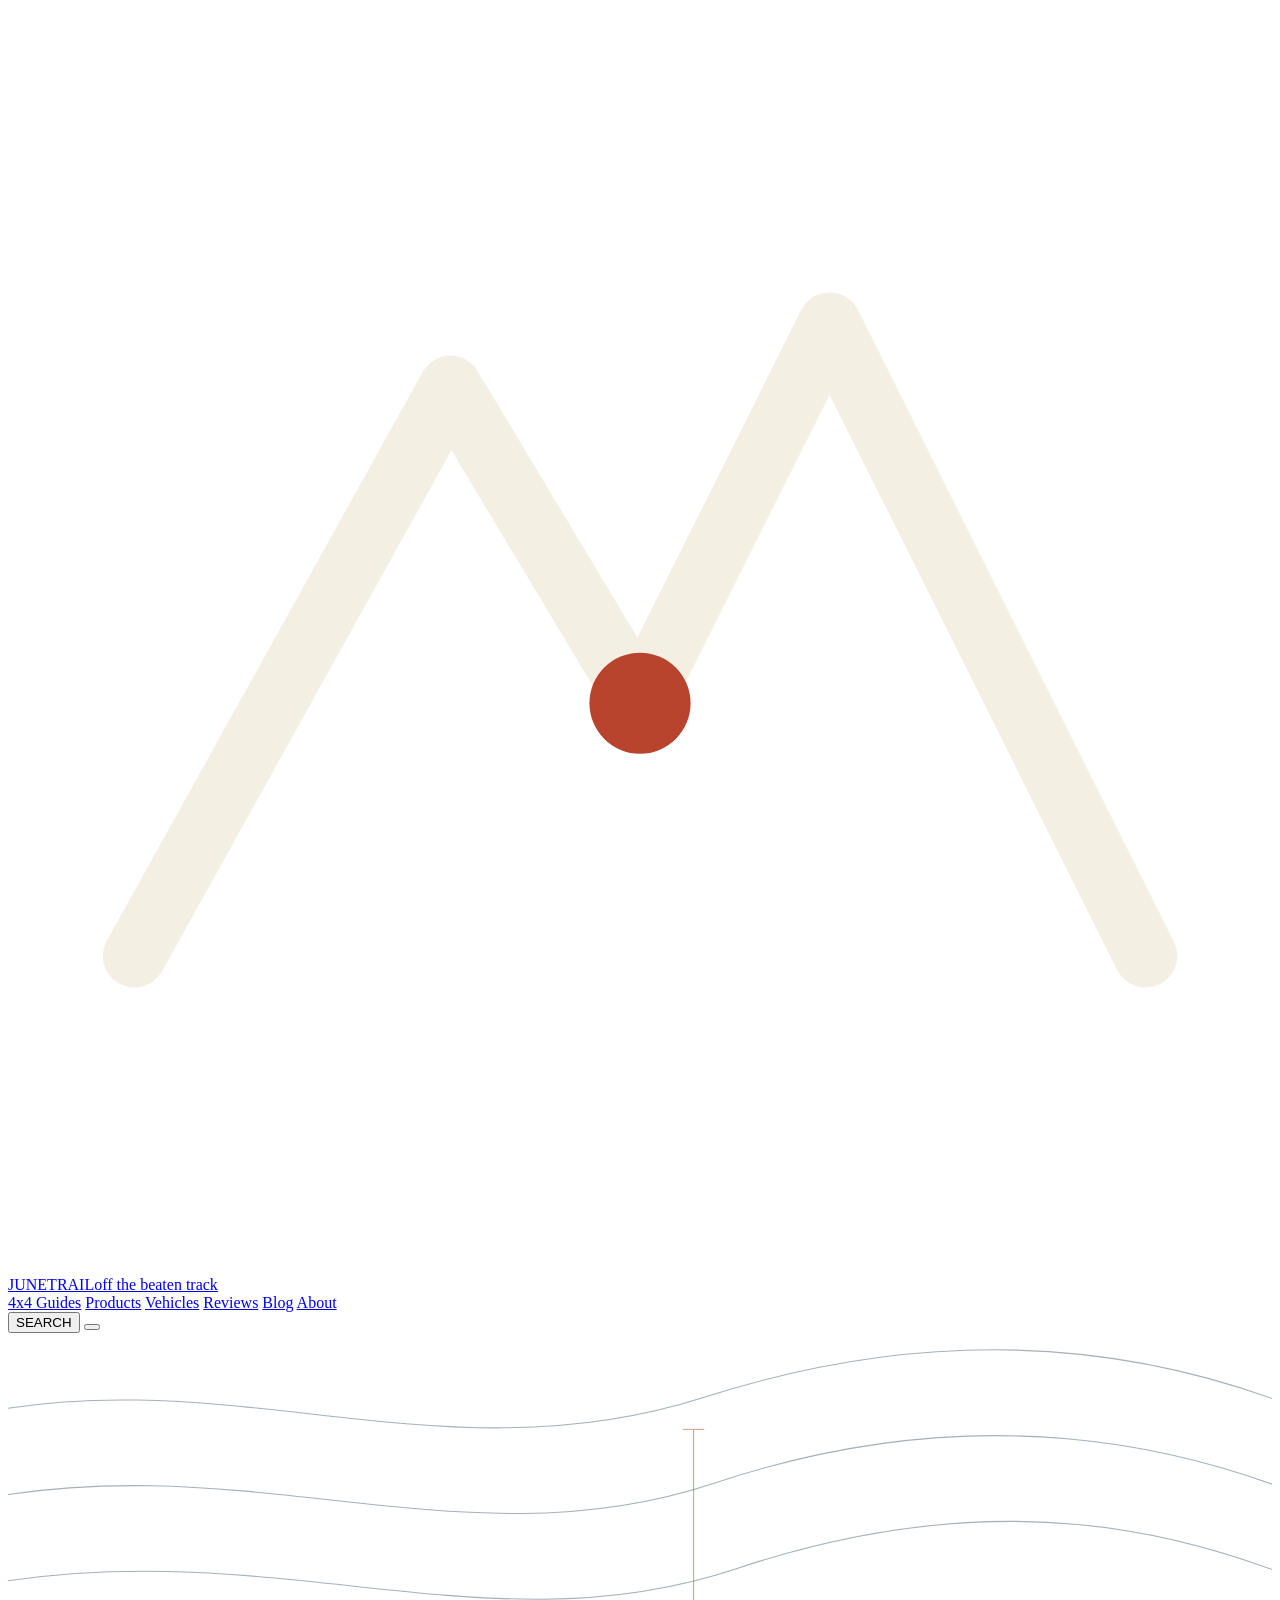
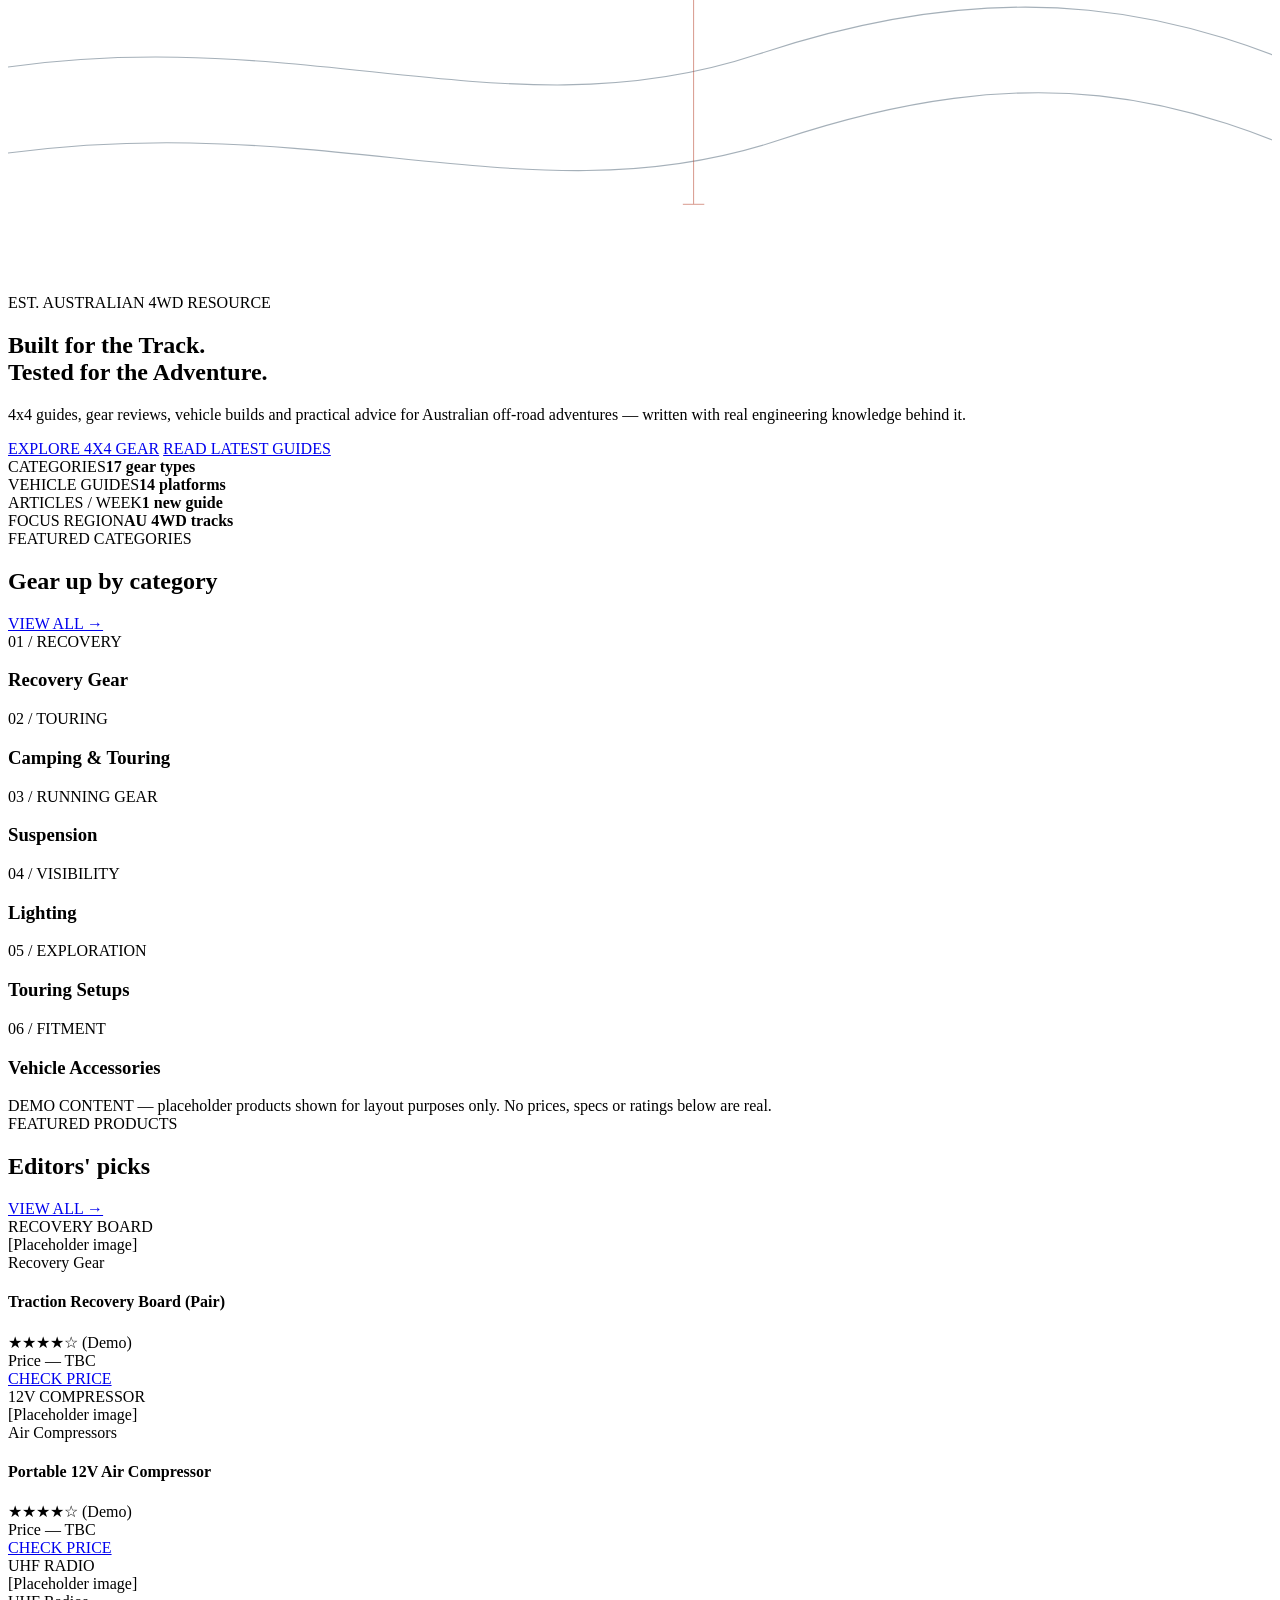
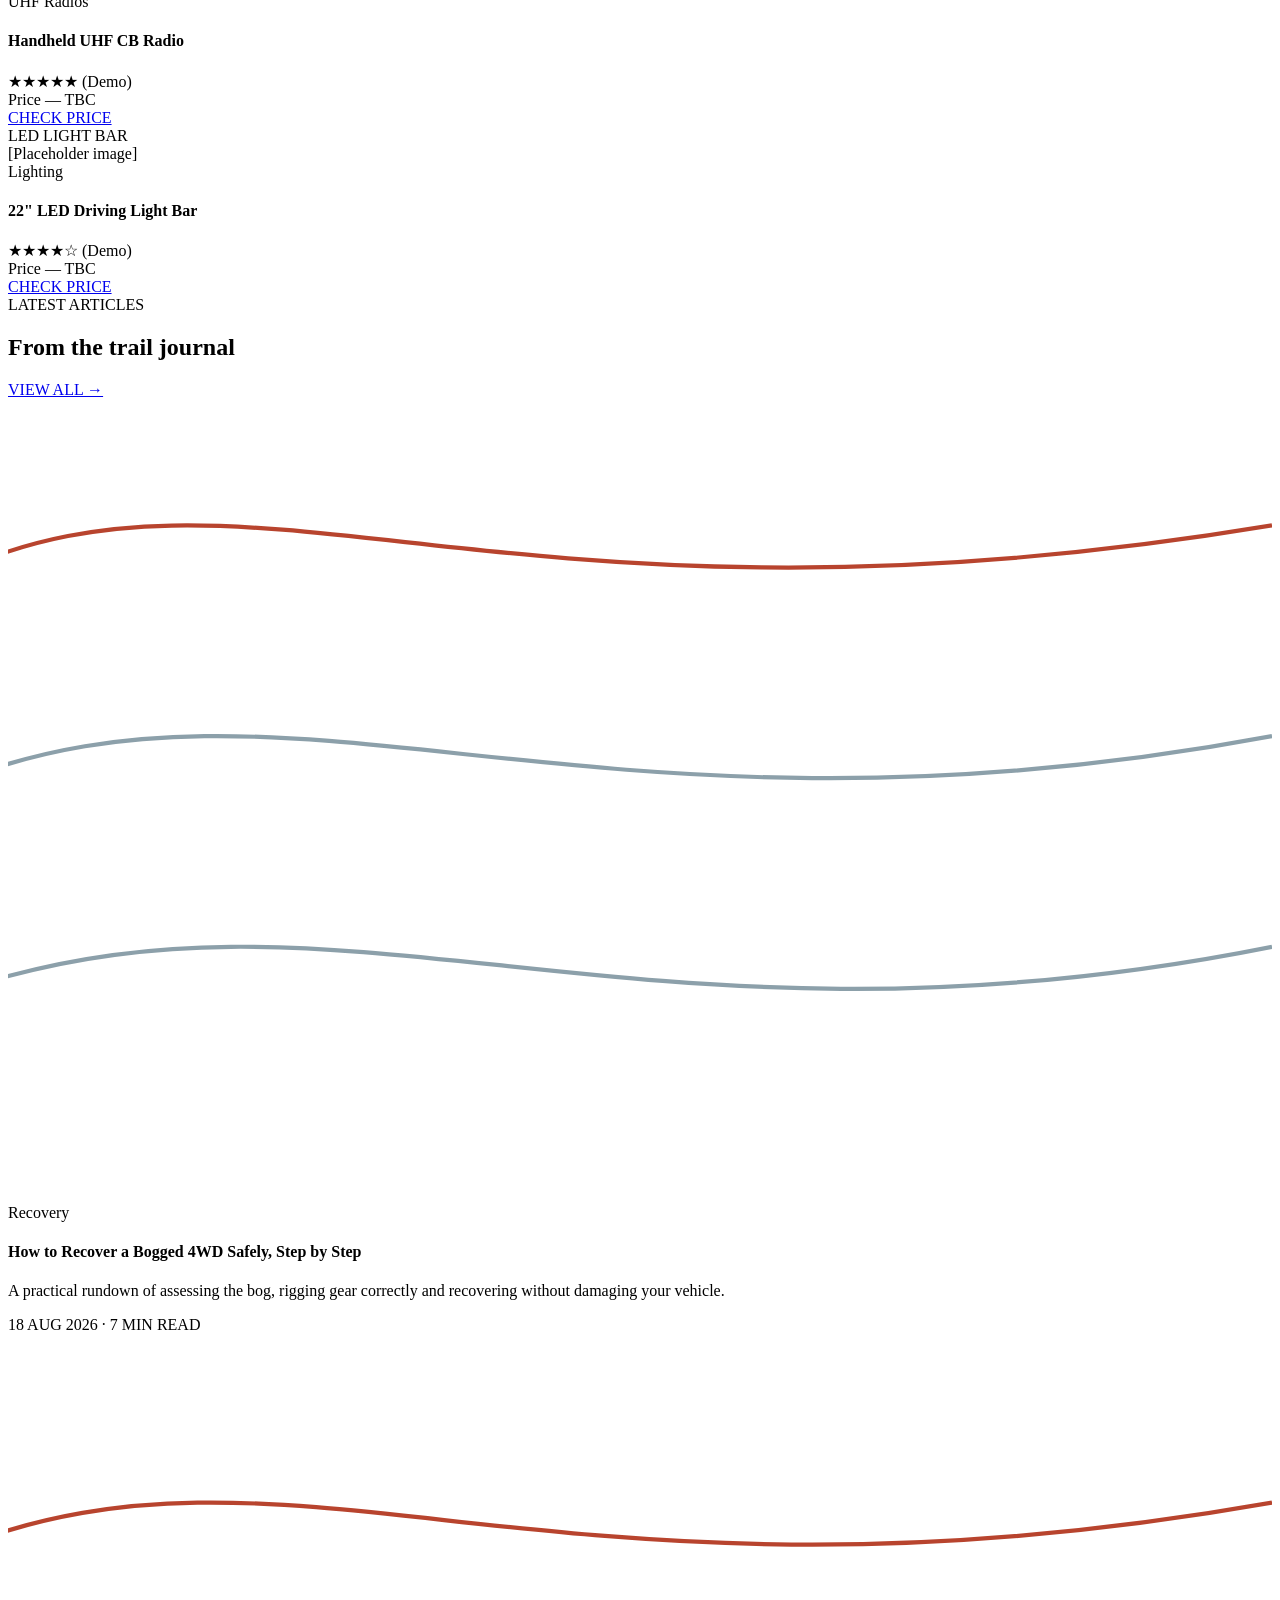
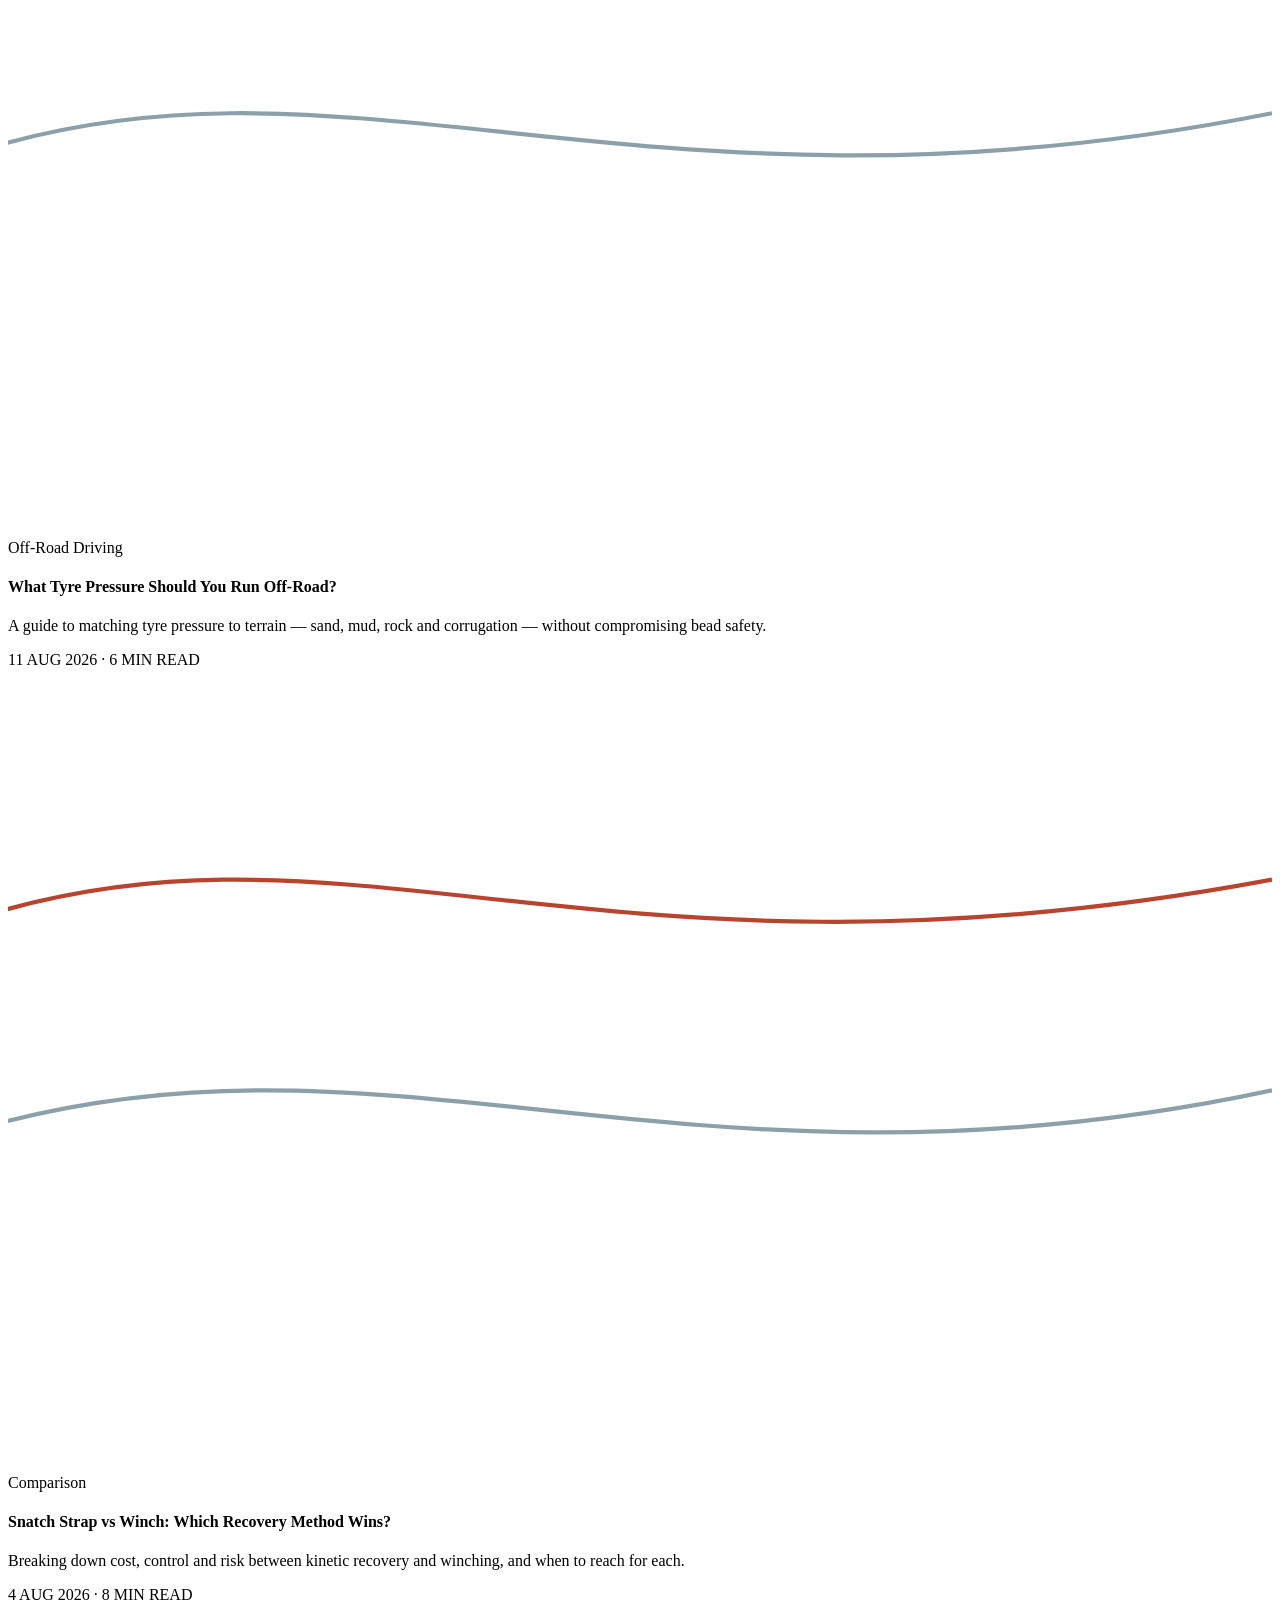
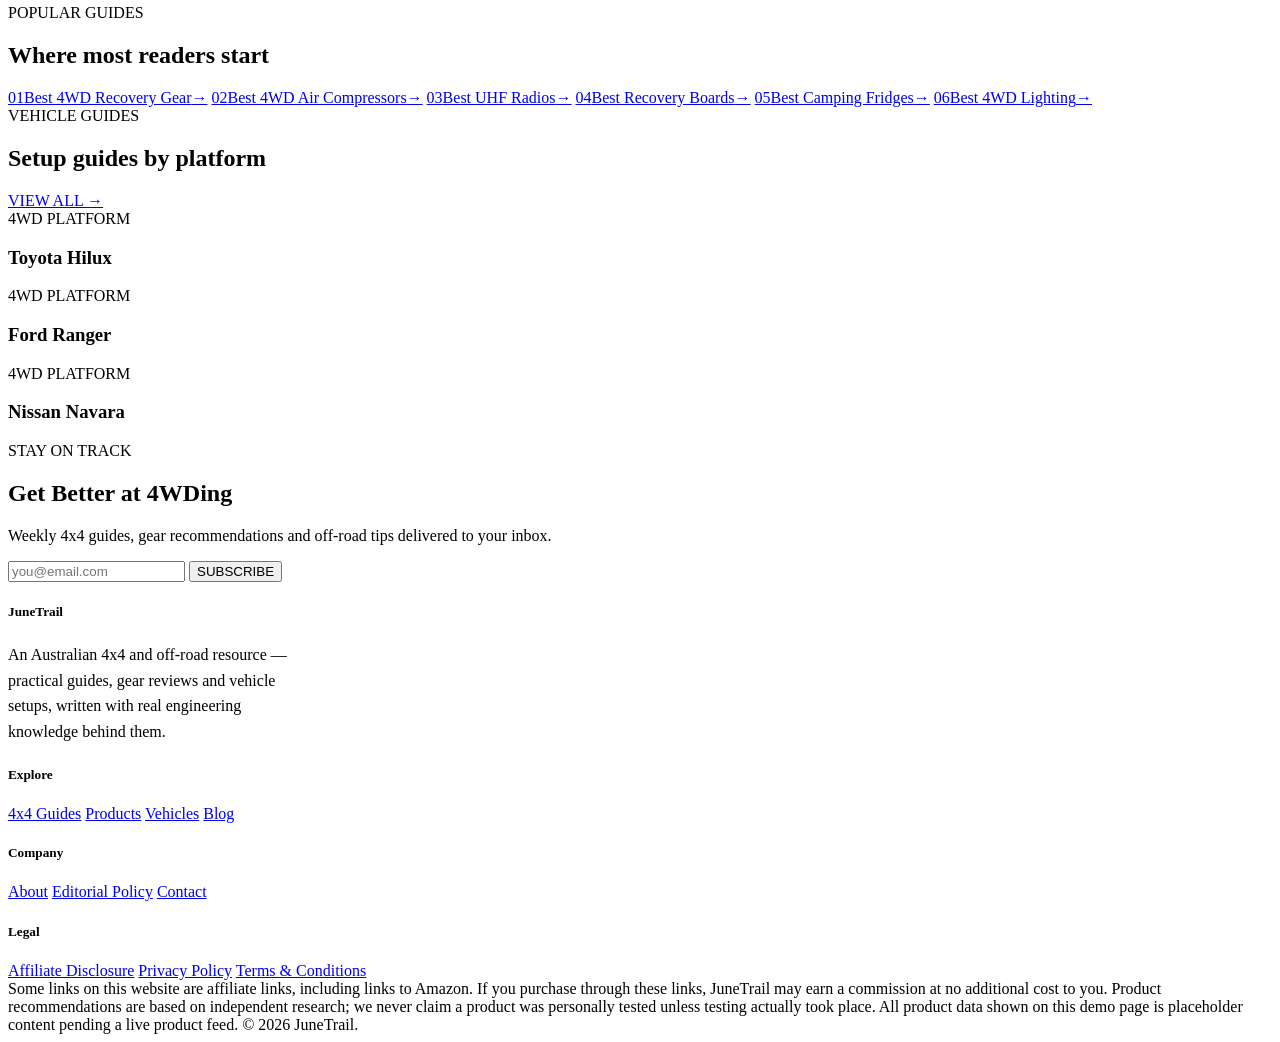
==== index.html @ bab68a2e "Add files via upload" ====
<!DOCTYPE html>
<html lang="en-AU">
<head>
<meta charset="UTF-8">
<meta name="viewport" content="width=device-width, initial-scale=1.0">
<title>4x4 Off-Road Gear, Guides & Reviews | JuneTrail</title>
<meta name="description" content="Explore 4x4 gear, off-road guides, vehicle accessories, product reviews and practical tips for Australian 4WD enthusiasts.">
<link rel="preconnect" href="https://fonts.googleapis.com">
<link href="https://fonts.googleapis.com/css2?family=Fraunces:opsz,wght,ital@9..144,400;9..144,500;9..144,600;9..144,1,500&family=Inter:wght@400;500;600;700&family=IBM+Plex+Mono:wght@400;500&display=swap" rel="stylesheet">
<link rel="stylesheet" href="/assets/css/style.css">
</head>
<body>

<header class="site-nav">
  <div class="nav-inner">
    <a href="/" class="wordmark">
      <svg viewBox="0 0 40 40" fill="none" xmlns="http://www.w3.org/2000/svg">
        <path d="M4 30L14 12L20 22L26 10L36 30" stroke="#F4EFE3" stroke-width="2" stroke-linejoin="round" stroke-linecap="round"/>
        <circle cx="20" cy="22" r="1.6" fill="#B8442E"/>
      </svg>
      <span>JUNETRAIL<span class="tag">off the beaten track</span></span>
    </a>
    <nav class="links">
      <a href="#guides">4x4 Guides</a>
      <a href="#products">Products</a>
      <a href="#vehicles">Vehicles</a>
      <a href="#reviews">Reviews</a>
      <a href="#blog">Blog</a>
      <a href="#about">About</a>
    </nav>
    <div class="nav-right">
      <button class="search-btn">SEARCH</button>
      <button class="hamburger" aria-label="Menu"><span></span><span></span><span></span></button>
    </div>
  </div>
</header>

<section class="hero">
  <svg class="topo" viewBox="0 0 1180 520" preserveAspectRatio="xMidYMid slice" xmlns="http://www.w3.org/2000/svg">
    <g stroke="#5C7080" stroke-width="1" fill="none" opacity="0.55">
      <path d="M-50 80 C 200 20, 400 140, 650 60 S 1100 20, 1250 90"/>
      <path d="M-50 160 C 220 100, 420 220, 660 140 S 1100 100, 1250 170"/>
      <path d="M-50 240 C 240 180, 440 300, 680 220 S 1100 180, 1250 250"/>
      <path d="M-50 320 C 260 260, 460 380, 700 300 S 1100 260, 1250 330"/>
      <path d="M-50 400 C 280 340, 480 460, 720 380 S 1100 340, 1250 410"/>
    </g>
    <g stroke="#B8442E" stroke-width="1" opacity="0.5">
      <line x1="640" y1="90" x2="640" y2="440"/>
      <line x1="630" y1="90" x2="650" y2="90"/>
      <line x1="630" y1="440" x2="650" y2="440"/>
    </g>
  </svg>
  <div class="hero-inner">
    <div class="eyebrow mono">EST. AUSTRALIAN 4WD RESOURCE</div>
    <h1>Built for the Track.<br>Tested for the Adventure.</h1>
    <p class="sub">4x4 guides, gear reviews, vehicle builds and practical advice for Australian off-road adventures — written with real engineering knowledge behind it.</p>
    <div class="hero-ctas">
      <a href="#products" class="btn btn-primary">EXPLORE 4X4 GEAR</a>
      <a href="#blog" class="btn btn-outline">READ LATEST GUIDES</a>
    </div>
  </div>
  <div class="spec-strip">
    <div class="container">
      <div class="spec-item">CATEGORIES<b>17 gear types</b></div>
      <div class="spec-item">VEHICLE GUIDES<b>14 platforms</b></div>
      <div class="spec-item">ARTICLES / WEEK<b>1 new guide</b></div>
      <div class="spec-item">FOCUS REGION<b>AU 4WD tracks</b></div>
    </div>
  </div>
</section>

<section id="categories">
  <div class="container">
    <div class="section-head">
      <div><div class="eyebrow">FEATURED CATEGORIES</div><h2>Gear up by category</h2></div>
      <a href="#products" class="view-all">VIEW ALL →</a>
    </div>
    <div class="cat-grid">
      <div class="cat-card"><div class="n">01 / RECOVERY</div><h3>Recovery Gear</h3></div>
      <div class="cat-card"><div class="n">02 / TOURING</div><h3>Camping &amp; Touring</h3></div>
      <div class="cat-card"><div class="n">03 / RUNNING GEAR</div><h3>Suspension</h3></div>
      <div class="cat-card"><div class="n">04 / VISIBILITY</div><h3>Lighting</h3></div>
      <div class="cat-card"><div class="n">05 / EXPLORATION</div><h3>Touring Setups</h3></div>
      <div class="cat-card"><div class="n">06 / FITMENT</div><h3>Vehicle Accessories</h3></div>
    </div>
  </div>
</section>

<section id="products" style="background:var(--cream);">
  <div class="container">
    <div class="demo-banner mono">DEMO CONTENT — placeholder products shown for layout purposes only. No prices, specs or ratings below are real.</div>
    <div class="section-head">
      <div><div class="eyebrow">FEATURED PRODUCTS</div><h2>Editors' picks</h2></div>
      <a href="#" class="view-all">VIEW ALL →</a>
    </div>
    <div class="prod-grid">
      <div class="prod-card">
        <div class="prod-img">RECOVERY BOARD<br>[Placeholder image]</div>
        <div class="prod-body">
          <div class="prod-cat">Recovery Gear</div>
          <h4>Traction Recovery Board (Pair)</h4>
          <div class="prod-rating">★★★★☆ (Demo)</div>
          <div class="prod-price">Price — TBC</div>
          <a href="#" class="btn-small">CHECK PRICE</a>
        </div>
      </div>
      <div class="prod-card">
        <div class="prod-img">12V COMPRESSOR<br>[Placeholder image]</div>
        <div class="prod-body">
          <div class="prod-cat">Air Compressors</div>
          <h4>Portable 12V Air Compressor</h4>
          <div class="prod-rating">★★★★☆ (Demo)</div>
          <div class="prod-price">Price — TBC</div>
          <a href="#" class="btn-small">CHECK PRICE</a>
        </div>
      </div>
      <div class="prod-card">
        <div class="prod-img">UHF RADIO<br>[Placeholder image]</div>
        <div class="prod-body">
          <div class="prod-cat">UHF Radios</div>
          <h4>Handheld UHF CB Radio</h4>
          <div class="prod-rating">★★★★★ (Demo)</div>
          <div class="prod-price">Price — TBC</div>
          <a href="#" class="btn-small">CHECK PRICE</a>
        </div>
      </div>
      <div class="prod-card">
        <div class="prod-img">LED LIGHT BAR<br>[Placeholder image]</div>
        <div class="prod-body">
          <div class="prod-cat">Lighting</div>
          <h4>22" LED Driving Light Bar</h4>
          <div class="prod-rating">★★★★☆ (Demo)</div>
          <div class="prod-price">Price — TBC</div>
          <a href="#" class="btn-small">CHECK PRICE</a>
        </div>
      </div>
    </div>
  </div>
</section>

<section id="blog">
  <div class="container">
    <div class="section-head">
      <div><div class="eyebrow">LATEST ARTICLES</div><h2>From the trail journal</h2></div>
      <a href="#" class="view-all">VIEW ALL →</a>
    </div>
    <div class="art-grid">
      <div class="art-card">
        <div class="art-img">
          <svg class="contour-mini" viewBox="0 0 300 190" xmlns="http://www.w3.org/2000/svg"><path d="M-10 40 C 60 10,120 60,300 30" stroke="#B8442E" fill="none" stroke-width="1"/><path d="M-10 90 C 70 60,140 110,300 80" stroke="#8CA0AA" fill="none" stroke-width="1"/><path d="M-10 140 C 80 110,150 160,300 130" stroke="#8CA0AA" fill="none" stroke-width="1"/></svg>
        </div>
        <div class="art-body">
          <div class="art-cat">Recovery</div>
          <h4>How to Recover a Bogged 4WD Safely, Step by Step</h4>
          <p>A practical rundown of assessing the bog, rigging gear correctly and recovering without damaging your vehicle.</p>
          <div class="art-meta">18 AUG 2026 · 7 MIN READ</div>
        </div>
      </div>
      <div class="art-card">
        <div class="art-img">
          <svg class="contour-mini" viewBox="0 0 300 190" xmlns="http://www.w3.org/2000/svg"><path d="M-10 50 C 70 20,130 70,300 40" stroke="#B8442E" fill="none" stroke-width="1"/><path d="M-10 100 C 80 70,150 120,300 90" stroke="#8CA0AA" fill="none" stroke-width="1"/></svg>
        </div>
        <div class="art-body">
          <div class="art-cat">Off-Road Driving</div>
          <h4>What Tyre Pressure Should You Run Off-Road?</h4>
          <p>A guide to matching tyre pressure to terrain — sand, mud, rock and corrugation — without compromising bead safety.</p>
          <div class="art-meta">11 AUG 2026 · 6 MIN READ</div>
        </div>
      </div>
      <div class="art-card">
        <div class="art-img">
          <svg class="contour-mini" viewBox="0 0 300 190" xmlns="http://www.w3.org/2000/svg"><path d="M-10 60 C 80 30,140 80,300 50" stroke="#B8442E" fill="none" stroke-width="1"/><path d="M-10 110 C 90 80,160 130,300 100" stroke="#8CA0AA" fill="none" stroke-width="1"/></svg>
        </div>
        <div class="art-body">
          <div class="art-cat">Comparison</div>
          <h4>Snatch Strap vs Winch: Which Recovery Method Wins?</h4>
          <p>Breaking down cost, control and risk between kinetic recovery and winching, and when to reach for each.</p>
          <div class="art-meta">4 AUG 2026 · 8 MIN READ</div>
        </div>
      </div>
    </div>
  </div>
</section>

<section id="guides" style="background:var(--cream);">
  <div class="container">
    <div class="section-head">
      <div><div class="eyebrow">POPULAR GUIDES</div><h2>Where most readers start</h2></div>
    </div>
    <div class="guide-list">
      <a class="guide-row" href="#"><span><span class="idx">01</span><span class="name">Best 4WD Recovery Gear</span></span><span class="arrow">→</span></a>
      <a class="guide-row" href="#"><span><span class="idx">02</span><span class="name">Best 4WD Air Compressors</span></span><span class="arrow">→</span></a>
      <a class="guide-row" href="#"><span><span class="idx">03</span><span class="name">Best UHF Radios</span></span><span class="arrow">→</span></a>
      <a class="guide-row" href="#"><span><span class="idx">04</span><span class="name">Best Recovery Boards</span></span><span class="arrow">→</span></a>
      <a class="guide-row" href="#"><span><span class="idx">05</span><span class="name">Best Camping Fridges</span></span><span class="arrow">→</span></a>
      <a class="guide-row" href="#"><span><span class="idx">06</span><span class="name">Best 4WD Lighting</span></span><span class="arrow">→</span></a>
    </div>
  </div>
</section>

<section id="vehicles">
  <div class="container">
    <div class="section-head">
      <div><div class="eyebrow">VEHICLE GUIDES</div><h2>Setup guides by platform</h2></div>
      <a href="#" class="view-all">VIEW ALL →</a>
    </div>
    <div class="cat-grid">
      <div class="cat-card"><div class="n">4WD PLATFORM</div><h3>Toyota Hilux</h3></div>
      <div class="cat-card"><div class="n">4WD PLATFORM</div><h3>Ford Ranger</h3></div>
      <div class="cat-card"><div class="n">4WD PLATFORM</div><h3>Nissan Navara</h3></div>
    </div>
  </div>
</section>

<section class="newsletter">
  <div class="container nl-inner">
    <div class="eyebrow" style="color:var(--lava);">STAY ON TRACK</div>
    <h2>Get Better at 4WDing</h2>
    <p>Weekly 4x4 guides, gear recommendations and off-road tips delivered to your inbox.</p>
    <form class="nl-form" onsubmit="return false;">
      <input type="email" placeholder="you@email.com" required>
      <button class="btn btn-primary" type="submit">SUBSCRIBE</button>
    </form>
  </div>
</section>

<footer id="about">
  <div class="container">
    <div class="foot-grid">
      <div>
        <h5>JuneTrail</h5>
        <p style="max-width:280px; line-height:1.6;">An Australian 4x4 and off-road resource — practical guides, gear reviews and vehicle setups, written with real engineering knowledge behind them.</p>
      </div>
      <div>
        <h5>Explore</h5>
        <a href="#guides">4x4 Guides</a>
        <a href="#products">Products</a>
        <a href="#vehicles">Vehicles</a>
        <a href="#blog">Blog</a>
      </div>
      <div>
        <h5>Company</h5>
        <a href="#about">About</a>
        <a href="#">Editorial Policy</a>
        <a href="#">Contact</a>
      </div>
      <div>
        <h5>Legal</h5>
        <a href="#">Affiliate Disclosure</a>
        <a href="#">Privacy Policy</a>
        <a href="#">Terms &amp; Conditions</a>
      </div>
    </div>
    <div class="disclosure">
      Some links on this website are affiliate links, including links to Amazon. If you purchase through these links, JuneTrail may earn a commission at no additional cost to you. Product recommendations are based on independent research; we never claim a product was personally tested unless testing actually took place. All product data shown on this demo page is placeholder content pending a live product feed. © 2026 JuneTrail.
    </div>
  </div>
</footer>

<script src="/assets/js/main.js"></script>
</body>
</html>
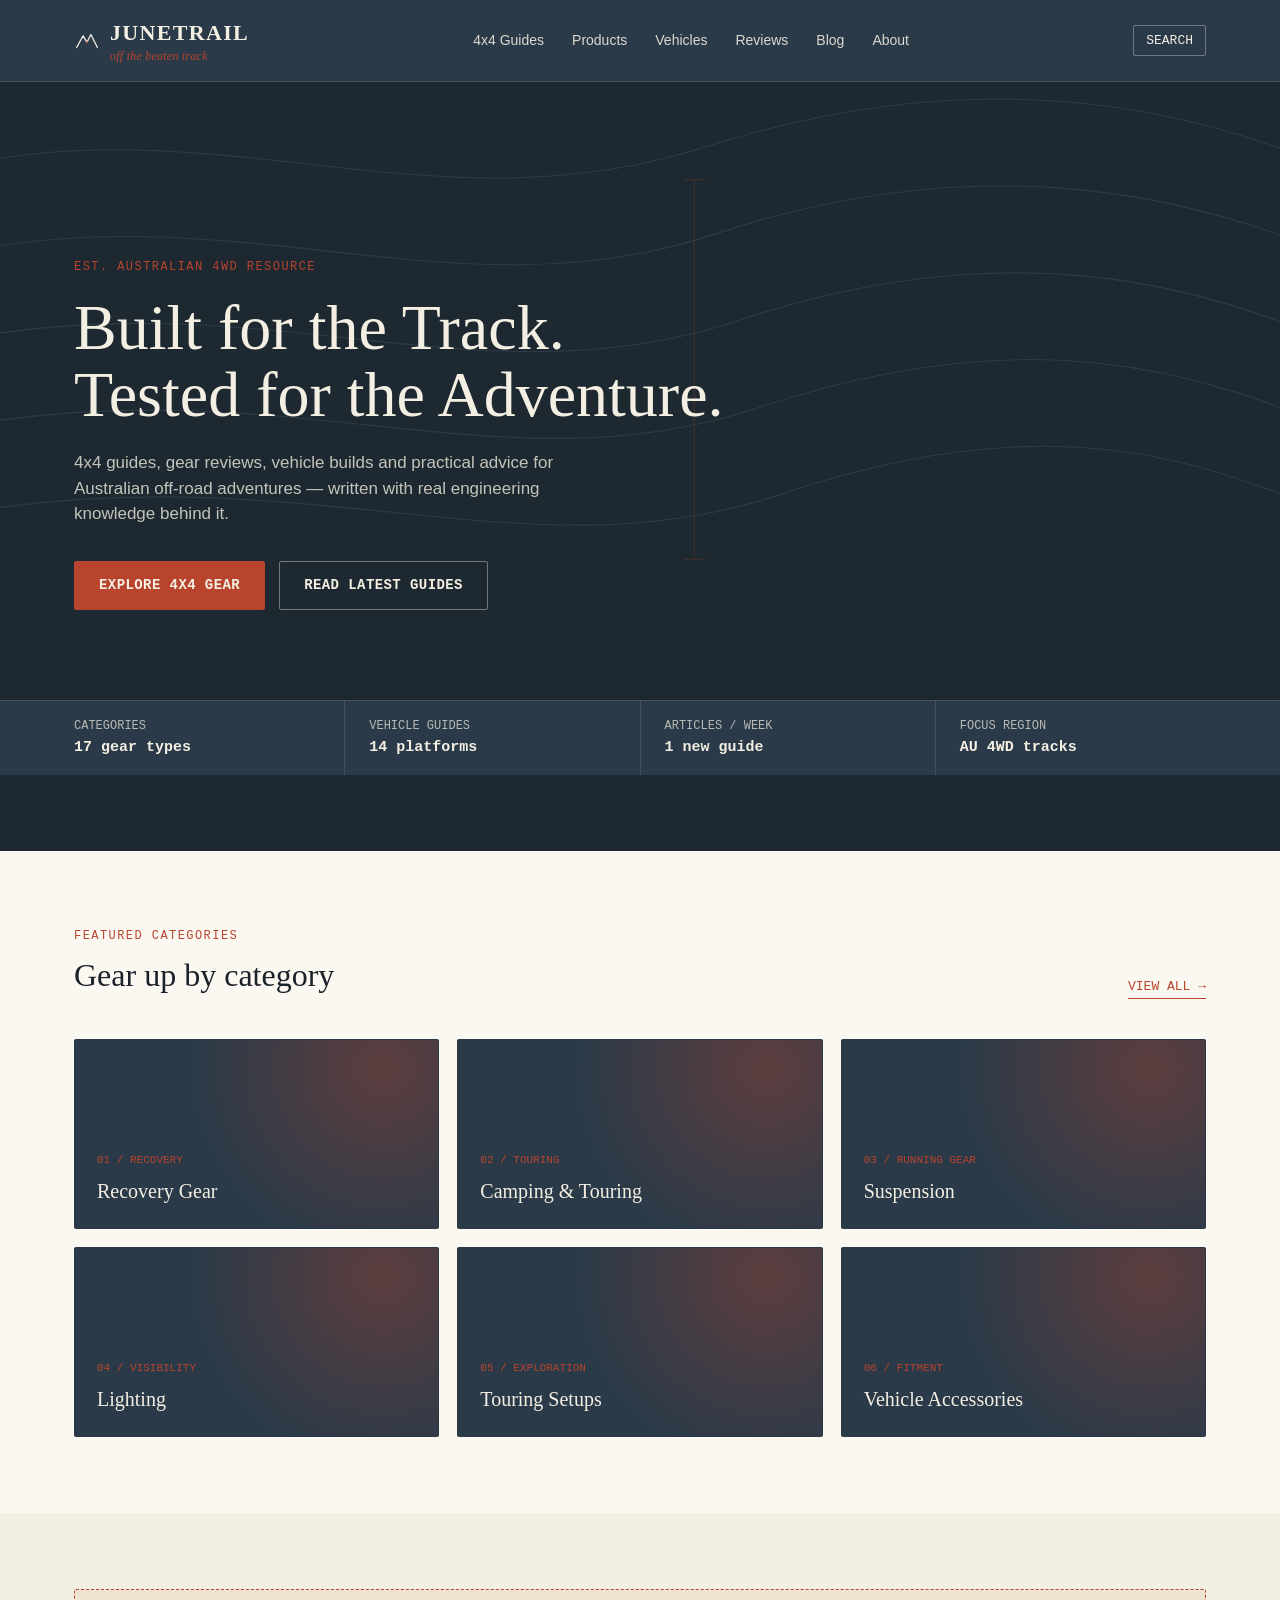
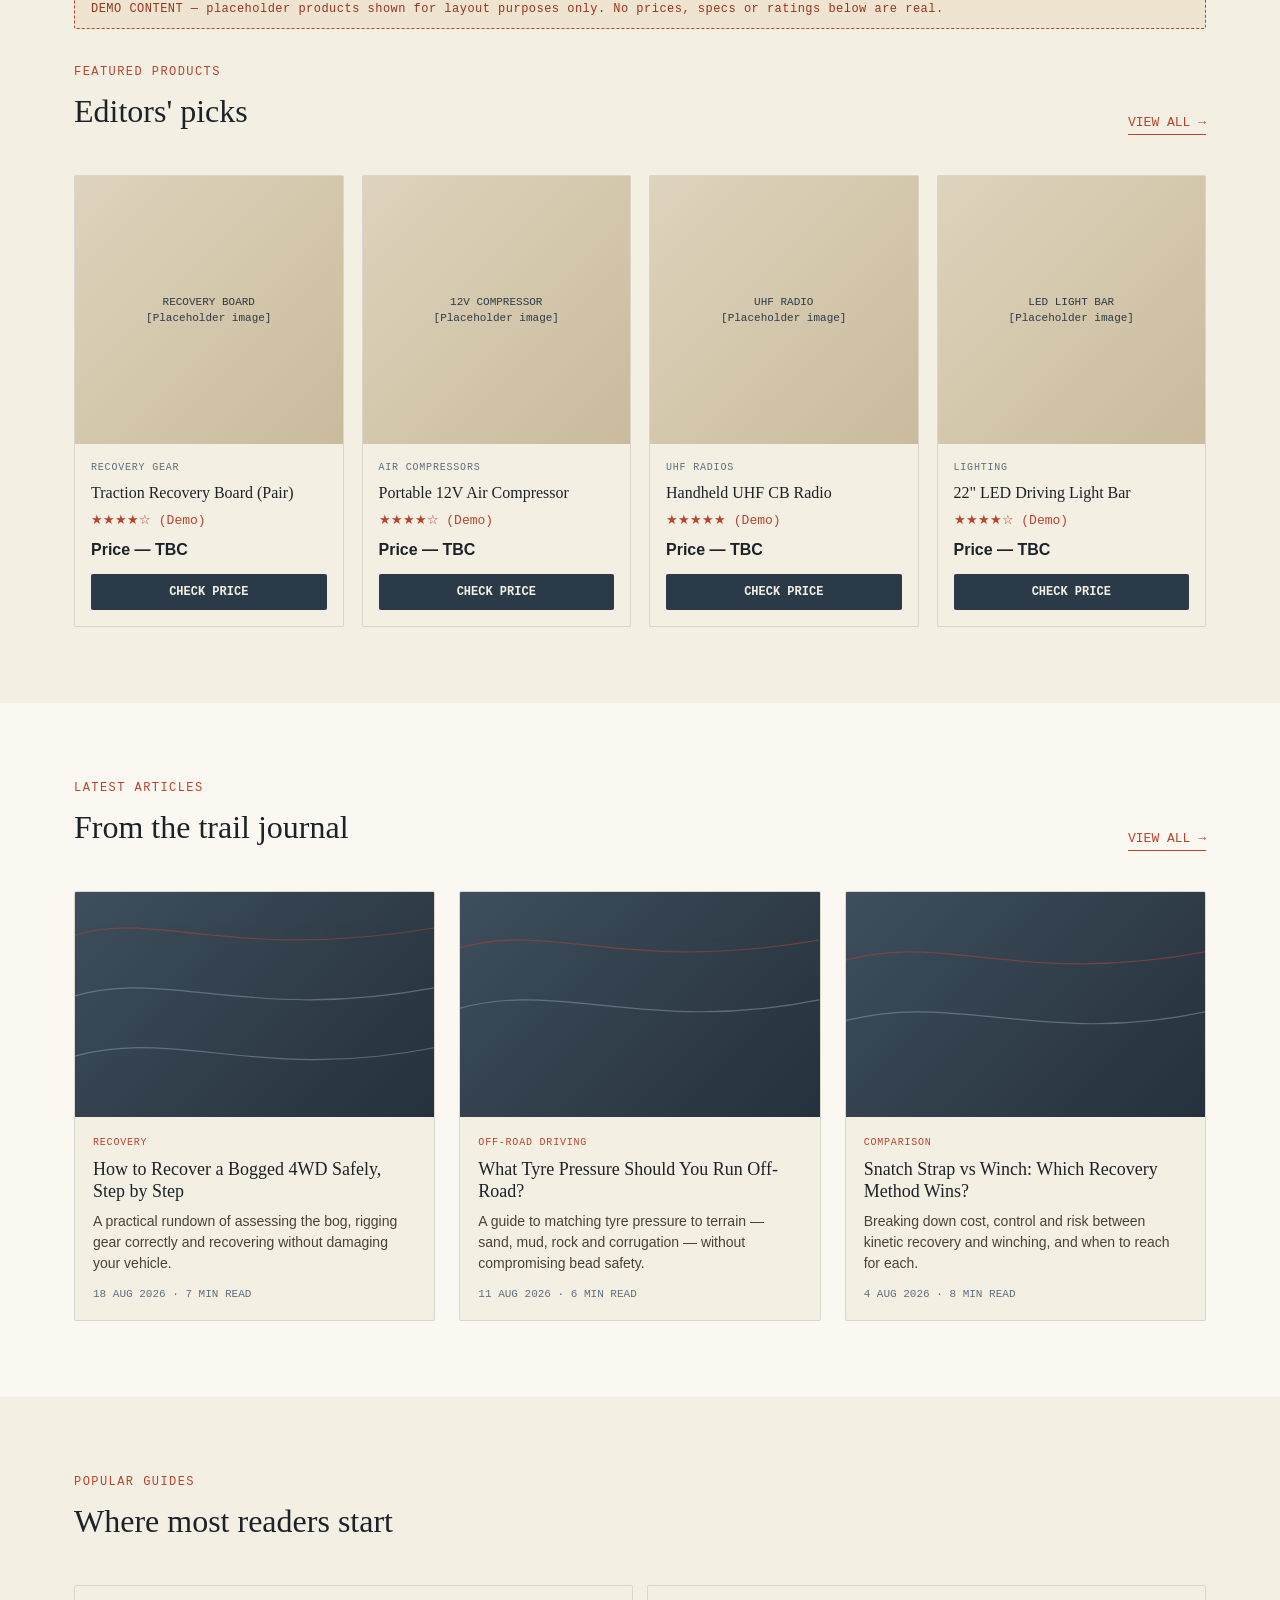
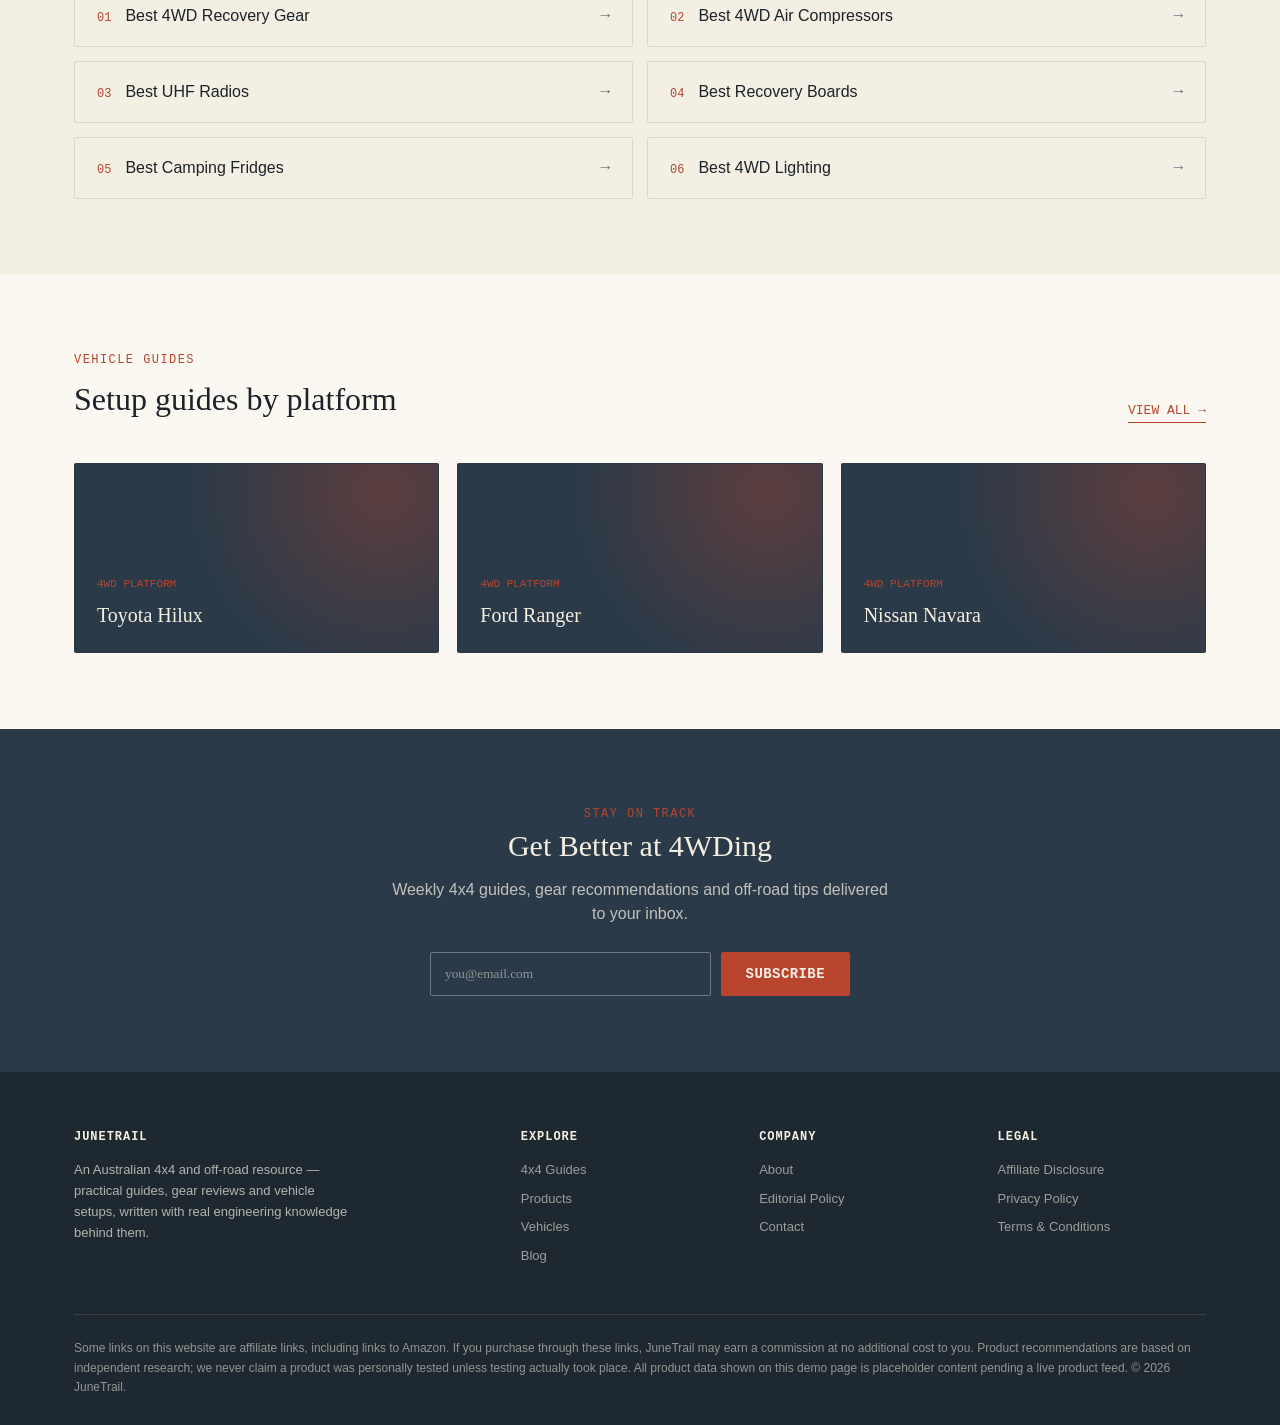
==== commit 4c591a70: "Update index.html" ====
--- a/index.html
+++ b/index.html
@@ -7,7 +7,7 @@
 <meta name="description" content="Explore 4x4 gear, off-road guides, vehicle accessories, product reviews and practical tips for Australian 4WD enthusiasts.">
 <link rel="preconnect" href="https://fonts.googleapis.com">
 <link href="https://fonts.googleapis.com/css2?family=Fraunces:opsz,wght,ital@9..144,400;9..144,500;9..144,600;9..144,1,500&family=Inter:wght@400;500;600;700&family=IBM+Plex+Mono:wght@400;500&display=swap" rel="stylesheet">
-<link rel="stylesheet" href="/assets/css/style.css">
+<link rel="stylesheet" href="style.css">
 </head>
 <body>
 
--- a/style.css
+++ b/style.css
@@ -0,0 +1,293 @@
+  :root{
+    --slate:#2B3A48;
+    --slate-deep:#1D2830;
+    --lava:#B8442E;
+    --lava-dim:#95361F;
+    --cream:#F4EFE3;
+    --paper:#FBF8F1;
+    --ink:#1C2229;
+    --contour:#5C7080;
+    --line:rgba(28,34,41,0.12);
+  }
+  *{box-sizing:border-box; margin:0; padding:0;}
+  body{
+    background:var(--paper);
+    color:var(--ink);
+    font-family:'Inter', sans-serif;
+    line-height:1.5;
+  }
+  h1,h2,h3,.wordmark{ font-family:'Fraunces', serif; }
+  .mono{ font-family:'IBM Plex Mono', monospace; letter-spacing:0.04em; }
+  a{ color:inherit; text-decoration:none; }
+  img{ max-width:100%; display:block; }
+  .container{ max-width:1180px; margin:0 auto; padding:0 24px; }
+  .eyebrow{
+    font-family:'IBM Plex Mono', monospace;
+    font-size:12px;
+    letter-spacing:0.12em;
+    text-transform:uppercase;
+    color:var(--lava);
+  }
+
+  /* ---------- NAV ---------- */
+  header.site-nav{
+    position:sticky; top:0; z-index:50;
+    background:var(--slate); color:var(--cream);
+    border-bottom:1px solid rgba(244,239,227,0.15);
+  }
+  .nav-inner{
+    display:flex; align-items:center; justify-content:space-between;
+    padding:16px 24px; max-width:1180px; margin:0 auto;
+  }
+  .wordmark{
+    font-size:22px; letter-spacing:0.06em; font-weight:600; color:var(--cream);
+    display:flex; align-items:center; gap:10px;
+  }
+  .wordmark svg{ width:26px; height:26px; }
+  .wordmark .tag{
+    font-family:'Fraunces', serif; font-style:italic; font-weight:400;
+    font-size:12px; color:var(--lava); letter-spacing:0.02em; display:block; margin-top:-2px;
+  }
+  nav.links{ display:flex; gap:28px; font-size:14px; font-weight:500; }
+  nav.links a{ opacity:0.88; transition:opacity .15s; }
+  nav.links a:hover{ opacity:1; color:var(--lava); }
+  .nav-right{ display:flex; align-items:center; gap:18px; }
+  .search-btn{
+    border:1px solid rgba(244,239,227,0.35); border-radius:2px;
+    padding:7px 12px; font-size:13px; color:var(--cream); background:none; cursor:pointer;
+    font-family:'IBM Plex Mono', monospace;
+  }
+  .hamburger{ display:none; flex-direction:column; gap:4px; background:none; border:none; cursor:pointer; }
+  .hamburger span{ width:22px; height:2px; background:var(--cream); display:block; }
+  @media (max-width:900px){
+    nav.links{ display:none; }
+    .hamburger{ display:flex; }
+  }
+
+  /* ---------- HERO ---------- */
+  .hero{
+    position:relative; background:var(--slate-deep); color:var(--cream);
+    overflow:hidden;
+  }
+  .hero-inner{
+    max-width:1180px; margin:0 auto; padding:100px 24px 90px;
+    position:relative; z-index:2;
+  }
+  .hero .eyebrow{ color:var(--lava); }
+  .hero h1{
+    font-size:clamp(38px, 6vw, 64px); font-weight:500; line-height:1.05;
+    max-width:820px; margin:18px 0 22px;
+  }
+  .hero p.sub{
+    max-width:520px; font-size:17px; color:rgba(244,239,227,0.78); margin-bottom:34px;
+  }
+  .hero-ctas{ display:flex; gap:14px; flex-wrap:wrap; }
+  .btn{
+    display:inline-block; padding:13px 24px; font-size:14px; font-weight:600;
+    font-family:'IBM Plex Mono', monospace; letter-spacing:0.03em;
+    border-radius:2px; cursor:pointer; transition:transform .12s ease, background .15s;
+  }
+  .btn-primary{ background:var(--lava); color:var(--cream); border:1px solid var(--lava); }
+  .btn-primary:hover{ background:var(--lava-dim); }
+  .btn-outline{ background:transparent; color:var(--cream); border:1px solid rgba(244,239,227,0.4); }
+  .btn-outline:hover{ border-color:var(--cream); }
+
+  /* topo contour background — signature element */
+  .topo{ position:absolute; inset:0; z-index:1; opacity:0.5; }
+
+  /* dimension-line strip under hero, engineering drawing motif */
+  .spec-strip{
+    background:var(--slate); border-top:1px solid rgba(244,239,227,0.12);
+  }
+  .spec-strip .container{
+    display:flex; flex-wrap:wrap; gap:0; padding:0;
+  }
+  .spec-item{
+    flex:1; min-width:150px; padding:16px 24px; border-right:1px solid rgba(244,239,227,0.12);
+    font-family:'IBM Plex Mono', monospace; font-size:12px; color:rgba(244,239,227,0.7);
+  }
+  .spec-item b{ display:block; color:var(--cream); font-size:15px; margin-top:2px; }
+  .spec-item:last-child{ border-right:none; }
+
+  /* ---------- SECTIONS ---------- */
+  section{ padding:76px 0; }
+  .section-head{ display:flex; align-items:flex-end; justify-content:space-between; margin-bottom:40px; flex-wrap:wrap; gap:12px;}
+  .section-head h2{ font-size:32px; font-weight:500; margin-top:6px; }
+  .section-head a.view-all{ font-family:'IBM Plex Mono', monospace; font-size:13px; color:var(--lava); border-bottom:1px solid var(--lava); padding-bottom:2px; }
+
+  /* Featured categories */
+  .cat-grid{ display:grid; grid-template-columns:repeat(3,1fr); gap:18px; }
+  .cat-card{
+    position:relative; background:var(--slate); color:var(--cream);
+    border-radius:2px; overflow:hidden; min-height:190px;
+    display:flex; flex-direction:column; justify-content:flex-end; padding:22px;
+    border:1px solid var(--line);
+  }
+  .cat-card .n{ font-family:'IBM Plex Mono', monospace; font-size:11px; color:var(--lava); margin-bottom:8px; }
+  .cat-card h3{ font-size:20px; font-weight:500; }
+  .cat-card::after{
+    content:""; position:absolute; inset:0;
+    background:radial-gradient(circle at 85% 15%, rgba(184,68,46,0.35), transparent 55%);
+  }
+  @media (max-width:900px){ .cat-grid{ grid-template-columns:repeat(2,1fr);} }
+  @media (max-width:600px){ .cat-grid{ grid-template-columns:1fr;} }
+
+  /* Product cards */
+  .demo-banner{
+    background:#EFE4D0; border:1px dashed var(--lava); color:var(--lava-dim);
+    font-family:'IBM Plex Mono', monospace; font-size:12px; padding:10px 16px;
+    border-radius:2px; margin-bottom:34px;
+  }
+  .prod-grid{ display:grid; grid-template-columns:repeat(4,1fr); gap:18px; }
+  .prod-card{
+    background:var(--cream); border:1px solid var(--line); border-radius:2px; padding:0;
+    display:flex; flex-direction:column;
+  }
+  .prod-img{
+    aspect-ratio:1/1; background:linear-gradient(135deg,#DED3BC,#C9BB9C);
+    display:flex; align-items:center; justify-content:center;
+    font-family:'IBM Plex Mono', monospace; font-size:11px; color:var(--slate); text-align:center; padding:10px;
+  }
+  .prod-body{ padding:16px; flex:1; display:flex; flex-direction:column; }
+  .prod-cat{ font-family:'IBM Plex Mono', monospace; font-size:10px; text-transform:uppercase; letter-spacing:0.08em; color:var(--contour); margin-bottom:6px;}
+  .prod-body h4{ font-family:'Fraunces', serif; font-size:16px; font-weight:500; margin-bottom:6px; }
+  .prod-rating{ font-size:13px; color:var(--lava); margin-bottom:8px; font-family:'IBM Plex Mono', monospace;}
+  .prod-price{ font-weight:600; margin-top:auto; margin-bottom:12px; }
+  .btn-small{
+    display:block; text-align:center; padding:9px; font-size:12px; font-weight:600;
+    font-family:'IBM Plex Mono', monospace; background:var(--slate); color:var(--cream); border-radius:2px;
+  }
+  .btn-small:hover{ background:var(--slate-deep); }
+  @media (max-width:1000px){ .prod-grid{ grid-template-columns:repeat(2,1fr);} }
+  @media (max-width:560px){ .prod-grid{ grid-template-columns:1fr;} }
+
+  /* Articles */
+  .art-grid{ display:grid; grid-template-columns:repeat(3,1fr); gap:24px; }
+  .art-card{ border:1px solid var(--line); border-radius:2px; overflow:hidden; background:var(--cream); }
+  .art-img{ aspect-ratio:16/10; background:linear-gradient(135deg,#3E4E5C,#25313C); position:relative; }
+  .art-img .contour-mini{ position:absolute; inset:0; opacity:0.5; }
+  .art-body{ padding:18px; }
+  .art-cat{ font-family:'IBM Plex Mono', monospace; font-size:10px; color:var(--lava); text-transform:uppercase; letter-spacing:0.08em; }
+  .art-body h4{ font-family:'Fraunces', serif; font-size:18px; font-weight:500; margin:8px 0 8px; line-height:1.25; }
+  .art-body p{ font-size:14px; color:#4A4038; margin-bottom:12px; }
+  .art-meta{ font-family:'IBM Plex Mono', monospace; font-size:11px; color:var(--contour); }
+  @media (max-width:900px){ .art-grid{ grid-template-columns:1fr 1fr;} }
+  @media (max-width:600px){ .art-grid{ grid-template-columns:1fr;} }
+
+  /* Popular guides */
+  .guide-list{ display:grid; grid-template-columns:repeat(2,1fr); gap:14px; }
+  .guide-row{
+    display:flex; align-items:center; justify-content:space-between;
+    padding:18px 22px; border:1px solid var(--line); border-radius:2px; background:var(--cream);
+    transition:border-color .15s;
+  }
+  .guide-row:hover{ border-color:var(--lava); }
+  .guide-row .idx{ font-family:'IBM Plex Mono', monospace; font-size:12px; color:var(--lava); margin-right:14px; }
+  .guide-row span.name{ font-weight:500; }
+  .guide-row .arrow{ font-family:'IBM Plex Mono', monospace; color:var(--contour); }
+  @media (max-width:700px){ .guide-list{ grid-template-columns:1fr;} }
+
+  /* Newsletter */
+  .newsletter{ background:var(--slate); color:var(--cream); }
+  .nl-inner{ text-align:center; max-width:560px; margin:0 auto; }
+  .newsletter h2{ font-size:30px; font-weight:500; margin-bottom:10px; }
+  .newsletter p{ color:rgba(244,239,227,0.75); margin-bottom:26px; }
+  .nl-form{ display:flex; gap:10px; max-width:420px; margin:0 auto; flex-wrap:wrap; justify-content:center; }
+  .nl-form input{
+    flex:1; min-width:220px; padding:13px 14px; border:1px solid rgba(244,239,227,0.35);
+    background:transparent; color:var(--cream); border-radius:2px; font-family:'Inter';
+  }
+  .nl-form input::placeholder{ color:rgba(244,239,227,0.5); }
+
+  /* Footer */
+  footer{ background:var(--slate-deep); color:rgba(244,239,227,0.7); padding:56px 0 28px; font-size:13px; }
+  .foot-grid{ display:grid; grid-template-columns:2fr 1fr 1fr 1fr; gap:30px; margin-bottom:40px; }
+  .foot-grid h5{ color:var(--cream); font-family:'IBM Plex Mono', monospace; font-size:12px; letter-spacing:0.08em; text-transform:uppercase; margin-bottom:14px; }
+  .foot-grid a{ display:block; margin-bottom:9px; opacity:0.85; }
+  .foot-grid a:hover{ color:var(--lava); }
+  .disclosure{
+    border-top:1px solid rgba(244,239,227,0.12); padding-top:24px;
+    font-size:12px; line-height:1.6; color:rgba(244,239,227,0.55);
+  }
+  @media (max-width:800px){ .foot-grid{ grid-template-columns:1fr 1fr;} }
+
+/* ---------- BREADCRUMB ---------- */
+.breadcrumb{
+  font-family:'IBM Plex Mono', monospace; font-size:12px; color:var(--contour);
+  padding:18px 0; border-bottom:1px solid var(--line);
+}
+.breadcrumb a{ color:var(--contour); }
+.breadcrumb a:hover{ color:var(--lava); }
+.breadcrumb .sep{ margin:0 8px; opacity:0.5; }
+
+/* ---------- ARTICLE ---------- */
+.article-head{ padding:48px 0 32px; max-width:760px; margin:0 auto; }
+.article-head h1{ font-size:clamp(30px,4.5vw,44px); font-weight:500; line-height:1.15; margin:14px 0 18px; }
+.article-meta{ font-family:'IBM Plex Mono', monospace; font-size:12px; color:var(--contour); display:flex; gap:16px; flex-wrap:wrap; }
+.article-body{ max-width:760px; margin:0 auto; padding-bottom:60px; }
+.article-body h2{ font-size:26px; font-weight:500; margin:44px 0 16px; }
+.article-body h3{ font-size:19px; font-weight:500; margin:28px 0 12px; }
+.article-body p{ margin-bottom:16px; color:#332B24; }
+.article-body ul, .article-body ol{ margin:0 0 16px 22px; color:#332B24; }
+.article-body li{ margin-bottom:6px; }
+.toc{
+  background:var(--cream); border:1px solid var(--line); border-radius:2px;
+  padding:18px 20px; margin:28px 0; font-size:14px;
+}
+.toc .eyebrow{ margin-bottom:10px; display:block; }
+.toc a{ display:block; padding:5px 0; color:var(--slate); border-bottom:1px dotted var(--line); }
+.toc a:last-child{ border-bottom:none; }
+.quick-answer{
+  background:var(--slate); color:var(--cream); border-radius:2px; padding:22px 24px; margin:24px 0;
+}
+.quick-answer .eyebrow{ color:var(--lava); margin-bottom:8px; }
+.quick-answer ol{ margin-left:18px; }
+.quick-answer li{ margin-bottom:6px; }
+
+/* ---------- COMPARISON TABLE ---------- */
+.compare-wrap{ overflow-x:auto; margin:24px 0; border:1px solid var(--line); border-radius:2px; }
+table.compare{ width:100%; border-collapse:collapse; font-size:13px; min-width:640px; }
+table.compare th, table.compare td{ padding:12px 14px; text-align:left; border-bottom:1px solid var(--line); vertical-align:top; }
+table.compare th{ font-family:'IBM Plex Mono', monospace; font-size:11px; text-transform:uppercase; letter-spacing:0.06em; background:var(--cream); color:var(--slate); }
+table.compare tr:last-child td{ border-bottom:none; }
+table.compare .cell-link{ font-family:'IBM Plex Mono', monospace; font-size:12px; color:var(--lava); }
+
+/* ---------- FAQ ---------- */
+.faq-item{ border-bottom:1px solid var(--line); padding:16px 0; }
+.faq-item h3{ font-size:16px; margin:0 0 8px; }
+.faq-item p{ margin:0; font-size:14px; }
+
+/* ---------- RELATED ARTICLES ---------- */
+.related{ background:var(--cream); }
+
+/* ---------- PRODUCT DETAIL ---------- */
+.product-detail{ display:grid; grid-template-columns:1fr 1fr; gap:40px; padding:48px 0; align-items:start; }
+.product-gallery .prod-img{ aspect-ratio:1/1; border-radius:2px; }
+.product-info .eyebrow{ margin-bottom:10px; }
+.product-info h1{ font-size:30px; font-weight:500; margin-bottom:10px; }
+.product-info .price-row{ display:flex; align-items:center; gap:14px; margin:16px 0; }
+.product-info .price{ font-size:24px; font-weight:600; }
+.spec-table{ width:100%; border-collapse:collapse; font-size:13px; margin:18px 0; }
+.spec-table td{ padding:8px 0; border-bottom:1px solid var(--line); }
+.spec-table td:first-child{ font-family:'IBM Plex Mono', monospace; color:var(--contour); width:40%; }
+.pros-cons{ display:grid; grid-template-columns:1fr 1fr; gap:14px; margin:18px 0; }
+.pros-cons div{ background:var(--cream); border:1px solid var(--line); border-radius:2px; padding:14px; font-size:13px; }
+.pros-cons h5{ font-family:'IBM Plex Mono', monospace; font-size:11px; text-transform:uppercase; margin-bottom:8px; }
+@media (max-width:800px){ .product-detail{ grid-template-columns:1fr; } .pros-cons{ grid-template-columns:1fr; } }
+
+/* ---------- CATEGORY / LISTING PAGES ---------- */
+.page-head{ padding:44px 0 20px; }
+.page-head h1{ font-size:34px; font-weight:500; }
+.page-head p{ color:var(--contour); max-width:560px; margin-top:8px; }
+.filter-bar{ display:flex; gap:10px; flex-wrap:wrap; margin:20px 0 34px; }
+.filter-chip{
+  font-family:'IBM Plex Mono', monospace; font-size:12px; padding:8px 14px; border:1px solid var(--line);
+  border-radius:2px; color:var(--slate); background:var(--paper);
+}
+.filter-chip.active{ background:var(--slate); color:var(--cream); border-color:var(--slate); }
+
+/* ---------- SIMPLE LEGAL/ABOUT PAGES ---------- */
+.prose{ max-width:720px; margin:0 auto; padding:50px 0 70px; }
+.prose h1{ font-size:32px; font-weight:500; margin-bottom:22px; }
+.prose h2{ font-size:22px; font-weight:500; margin:32px 0 12px; }
+.prose p{ margin-bottom:14px; color:#332B24; }
